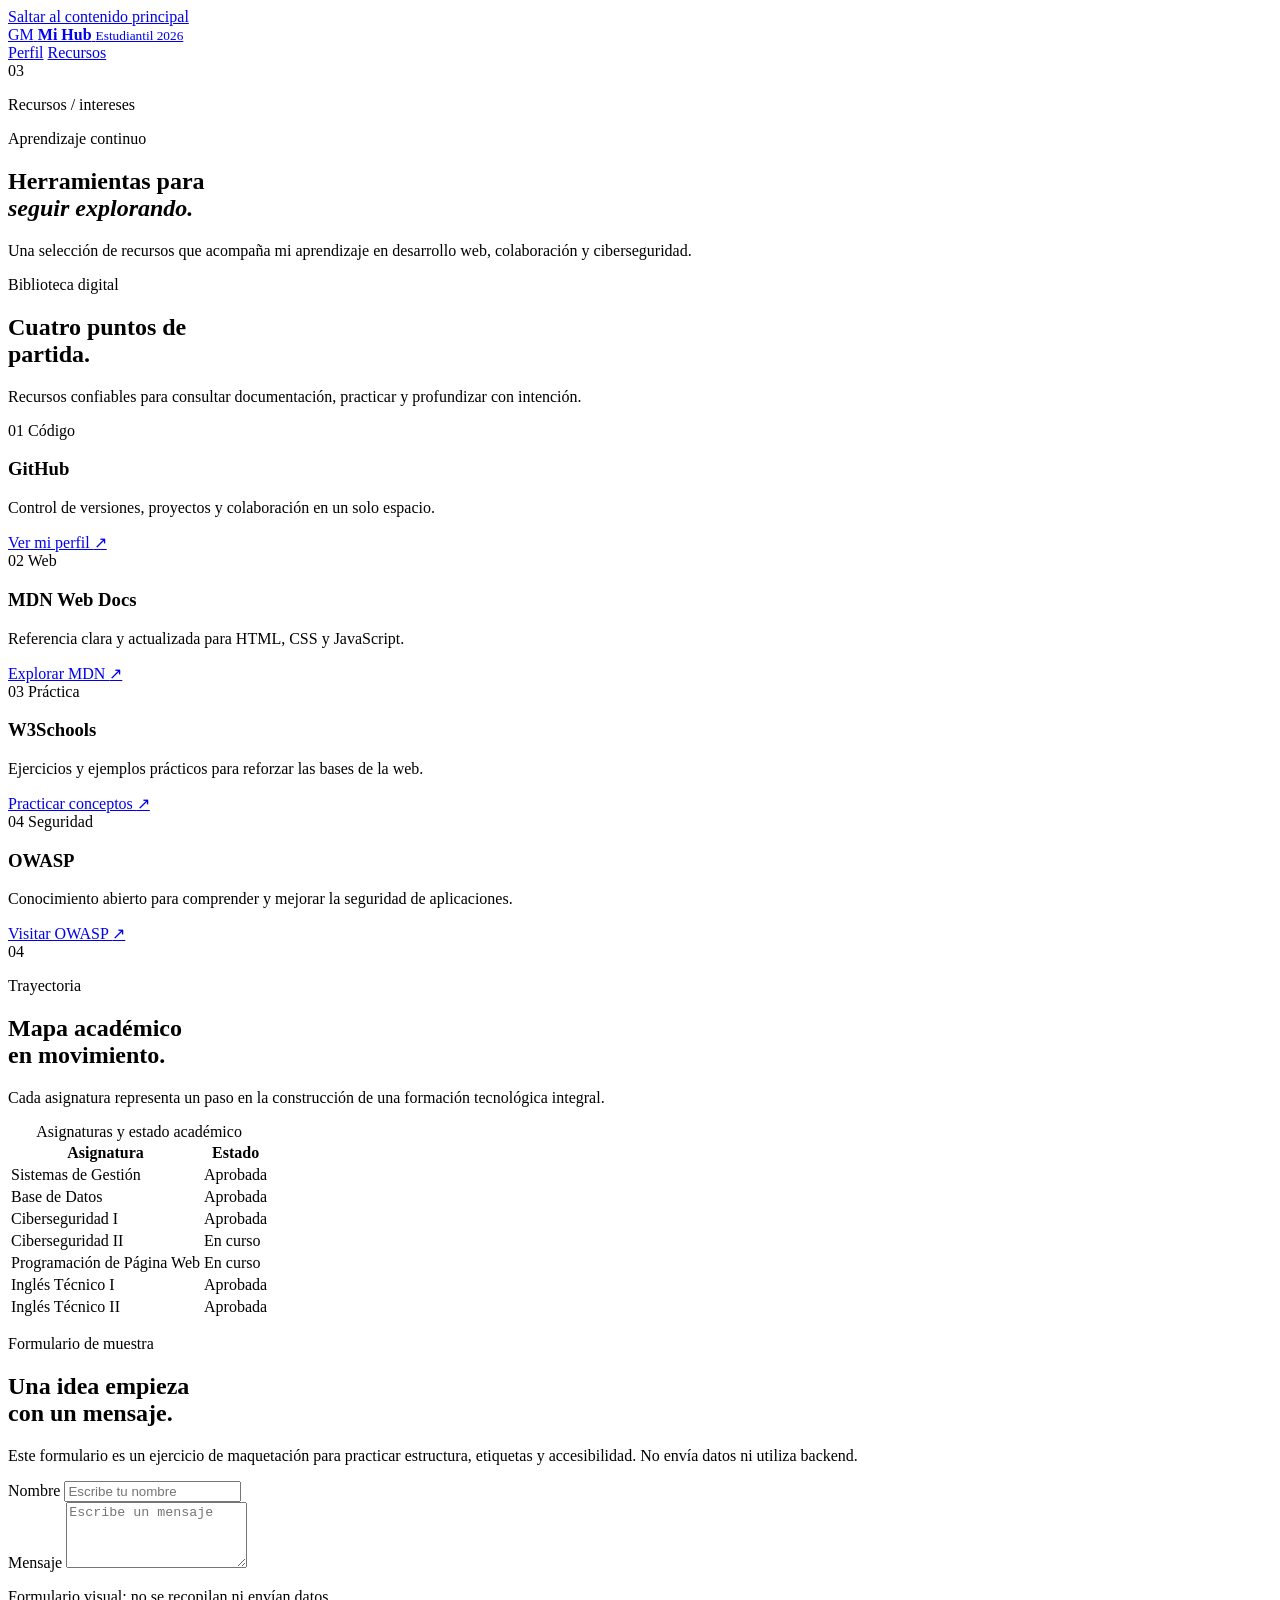
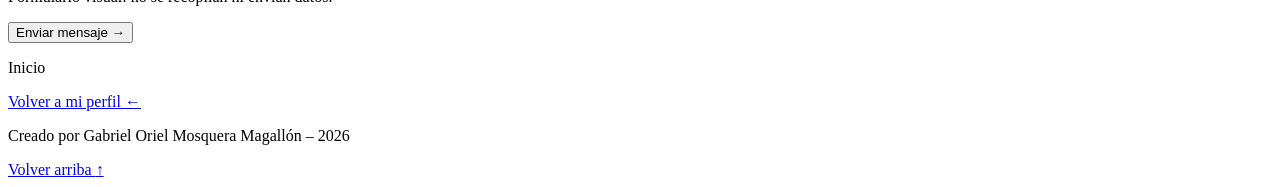
==== recursos.html @ 4adb517e "feat: incorporar recursos y trayectoria académica" ====
<!doctype html>
<html lang="es">
  <head>
    <meta charset="UTF-8" />
    <meta name="viewport" content="width=device-width, initial-scale=1.0" />
    <meta
      name="description"
      content="Recursos de desarrollo web y ciberseguridad, además de las asignaturas cursadas por Gabriel Oriel Mosquera Magallón."
    />
    <meta
      name="keywords"
      content="recursos web, MDN, OWASP, GitHub, ciberseguridad, Desarrollo Web"
    />
    <meta name="author" content="Gabriel Oriel Mosquera Magallón" />
    <meta property="og:type" content="website" />
    <meta property="og:title" content="Recursos | Mi Hub Estudiantil 2026" />
    <meta
      property="og:description"
      content="Recursos útiles y una bitácora académica para seguir aprendiendo tecnología."
    />
    <meta name="twitter:card" content="summary" />
    <title>Recursos | Mi Hub Estudiantil 2026</title>
    <link rel="stylesheet" href="css/estilos.css" />
  </head>
  <body>
    <a class="skip-link" href="#contenido">Saltar al contenido principal</a>

    <header class="site-header">
      <div class="shell header__inner">
        <a class="brand" href="index.html" aria-label="Ir al inicio de Mi Hub Estudiantil 2026">
          <span class="brand__mark" aria-hidden="true">GM</span>
          <span class="brand__text">
            <strong>Mi Hub</strong>
            <small>Estudiantil 2026</small>
          </span>
        </a>

        <nav class="main-nav" aria-label="Navegación principal">
          <a class="main-nav__link" href="index.html">Perfil</a>
          <a class="main-nav__link is-active" href="recursos.html" aria-current="page">Recursos</a>
        </nav>
      </div>
    </header>

    <main id="contenido">
      <section class="page-intro shell" aria-labelledby="recursos-titulo">
        <div class="section-label">
          <span>03</span>
          <p>Recursos / intereses</p>
        </div>
        <p class="eyebrow"><span class="eyebrow__dot" aria-hidden="true"></span> Aprendizaje continuo</p>
        <h1 id="recursos-titulo">Herramientas para<br /><em>seguir explorando.</em></h1>
        <p class="page-intro__text">
          Una selección de recursos que acompaña mi aprendizaje en desarrollo web, colaboración y ciberseguridad.
        </p>
      </section>

      <section class="resource-section shell section-space" aria-labelledby="enlaces-titulo">
        <div class="section-heading section-heading--split">
          <div>
            <p class="overline">Biblioteca digital</p>
            <h2 id="enlaces-titulo">Cuatro puntos de<br />partida.</h2>
          </div>
          <p class="section-heading__note">
            Recursos confiables para consultar documentación, practicar y profundizar con intención.
          </p>
        </div>

        <div class="resource-grid">
          <article class="resource-card resource-card--featured">
            <div class="resource-card__top">
              <span class="resource-card__index">01</span>
              <span class="resource-card__tag">Código</span>
            </div>
            <h3>GitHub</h3>
            <p>Control de versiones, proyectos y colaboración en un solo espacio.</p>
            <a href="https://github.com/Gabrielmosquera16" target="_blank" rel="noopener noreferrer">
              Ver mi perfil <span aria-hidden="true">↗</span>
            </a>
          </article>

          <article class="resource-card">
            <div class="resource-card__top">
              <span class="resource-card__index">02</span>
              <span class="resource-card__tag">Web</span>
            </div>
            <h3>MDN Web Docs</h3>
            <p>Referencia clara y actualizada para HTML, CSS y JavaScript.</p>
            <a href="https://developer.mozilla.org/es/" target="_blank" rel="noopener noreferrer">
              Explorar MDN <span aria-hidden="true">↗</span>
            </a>
          </article>

          <article class="resource-card">
            <div class="resource-card__top">
              <span class="resource-card__index">03</span>
              <span class="resource-card__tag">Práctica</span>
            </div>
            <h3>W3Schools</h3>
            <p>Ejercicios y ejemplos prácticos para reforzar las bases de la web.</p>
            <a href="https://www.w3schools.com/" target="_blank" rel="noopener noreferrer">
              Practicar conceptos <span aria-hidden="true">↗</span>
            </a>
          </article>

          <article class="resource-card">
            <div class="resource-card__top">
              <span class="resource-card__index">04</span>
              <span class="resource-card__tag">Seguridad</span>
            </div>
            <h3>OWASP</h3>
            <p>Conocimiento abierto para comprender y mejorar la seguridad de aplicaciones.</p>
            <a href="https://owasp.org/" target="_blank" rel="noopener noreferrer">
              Visitar OWASP <span aria-hidden="true">↗</span>
            </a>
          </article>
        </div>
      </section>

      <section class="academic-section section-space" aria-labelledby="asignaturas-titulo">
        <div class="shell">
          <div class="section-heading section-heading--split">
            <div>
              <div class="section-label">
                <span>04</span>
                <p>Trayectoria</p>
              </div>
              <h2 id="asignaturas-titulo">Mapa académico<br />en movimiento.</h2>
            </div>
            <p class="section-heading__note">
              Cada asignatura representa un paso en la construcción de una formación tecnológica integral.
            </p>
          </div>

          <div class="table-wrap" tabindex="0">
            <table>
              <caption>Asignaturas y estado académico</caption>
              <thead>
                <tr>
                  <th scope="col">Asignatura</th>
                  <th scope="col">Estado</th>
                </tr>
              </thead>
              <tbody>
                <tr>
                  <td>Sistemas de Gestión</td>
                  <td><span class="status-pill status-pill--complete">Aprobada</span></td>
                </tr>
                <tr>
                  <td>Base de Datos</td>
                  <td><span class="status-pill status-pill--complete">Aprobada</span></td>
                </tr>
                <tr>
                  <td>Ciberseguridad I</td>
                  <td><span class="status-pill status-pill--complete">Aprobada</span></td>
                </tr>
                <tr>
                  <td>Ciberseguridad II</td>
                  <td><span class="status-pill status-pill--current">En curso</span></td>
                </tr>
                <tr>
                  <td>Programación de Página Web</td>
                  <td><span class="status-pill status-pill--current">En curso</span></td>
                </tr>
                <tr>
                  <td>Inglés Técnico I</td>
                  <td><span class="status-pill status-pill--complete">Aprobada</span></td>
                </tr>
                <tr>
                  <td>Inglés Técnico II</td>
                  <td><span class="status-pill status-pill--complete">Aprobada</span></td>
                </tr>
              </tbody>
            </table>
          </div>
        </div>
      </section>

      <section class="contact-section shell section-space" aria-labelledby="formulario-titulo">
        <div class="contact-layout">
          <div class="contact-copy">
            <p class="overline">Formulario de muestra</p>
            <h2 id="formulario-titulo">Una idea empieza<br />con un mensaje.</h2>
            <p>
              Este formulario es un ejercicio de maquetación para practicar estructura, etiquetas y accesibilidad. No envía datos ni utiliza backend.
            </p>
          </div>

          <form class="contact-form" aria-describedby="formulario-ayuda">
            <div class="form-field">
              <label for="nombre">Nombre</label>
              <input id="nombre" name="nombre" type="text" placeholder="Escribe tu nombre" autocomplete="name" />
            </div>
            <div class="form-field">
              <label for="mensaje">Mensaje</label>
              <textarea id="mensaje" name="mensaje" rows="4" placeholder="Escribe un mensaje"></textarea>
            </div>
            <p id="formulario-ayuda" class="form-help">Formulario visual: no se recopilan ni envían datos.</p>
            <button type="button">Enviar mensaje <span aria-hidden="true">→</span></button>
          </form>
        </div>
      </section>

      <section class="next-section shell" aria-label="Regresar al perfil">
        <p class="overline">Inicio</p>
        <a class="next-link" href="index.html">
          <span>Volver a mi perfil</span>
          <span class="next-link__arrow" aria-hidden="true">←</span>
        </a>
      </section>
    </main>

    <footer class="site-footer">
      <div class="shell site-footer__inner">
        <p>Creado por Gabriel Oriel Mosquera Magallón – 2026</p>
        <a href="#contenido">Volver arriba <span aria-hidden="true">↑</span></a>
      </div>
    </footer>
  </body>
</html>
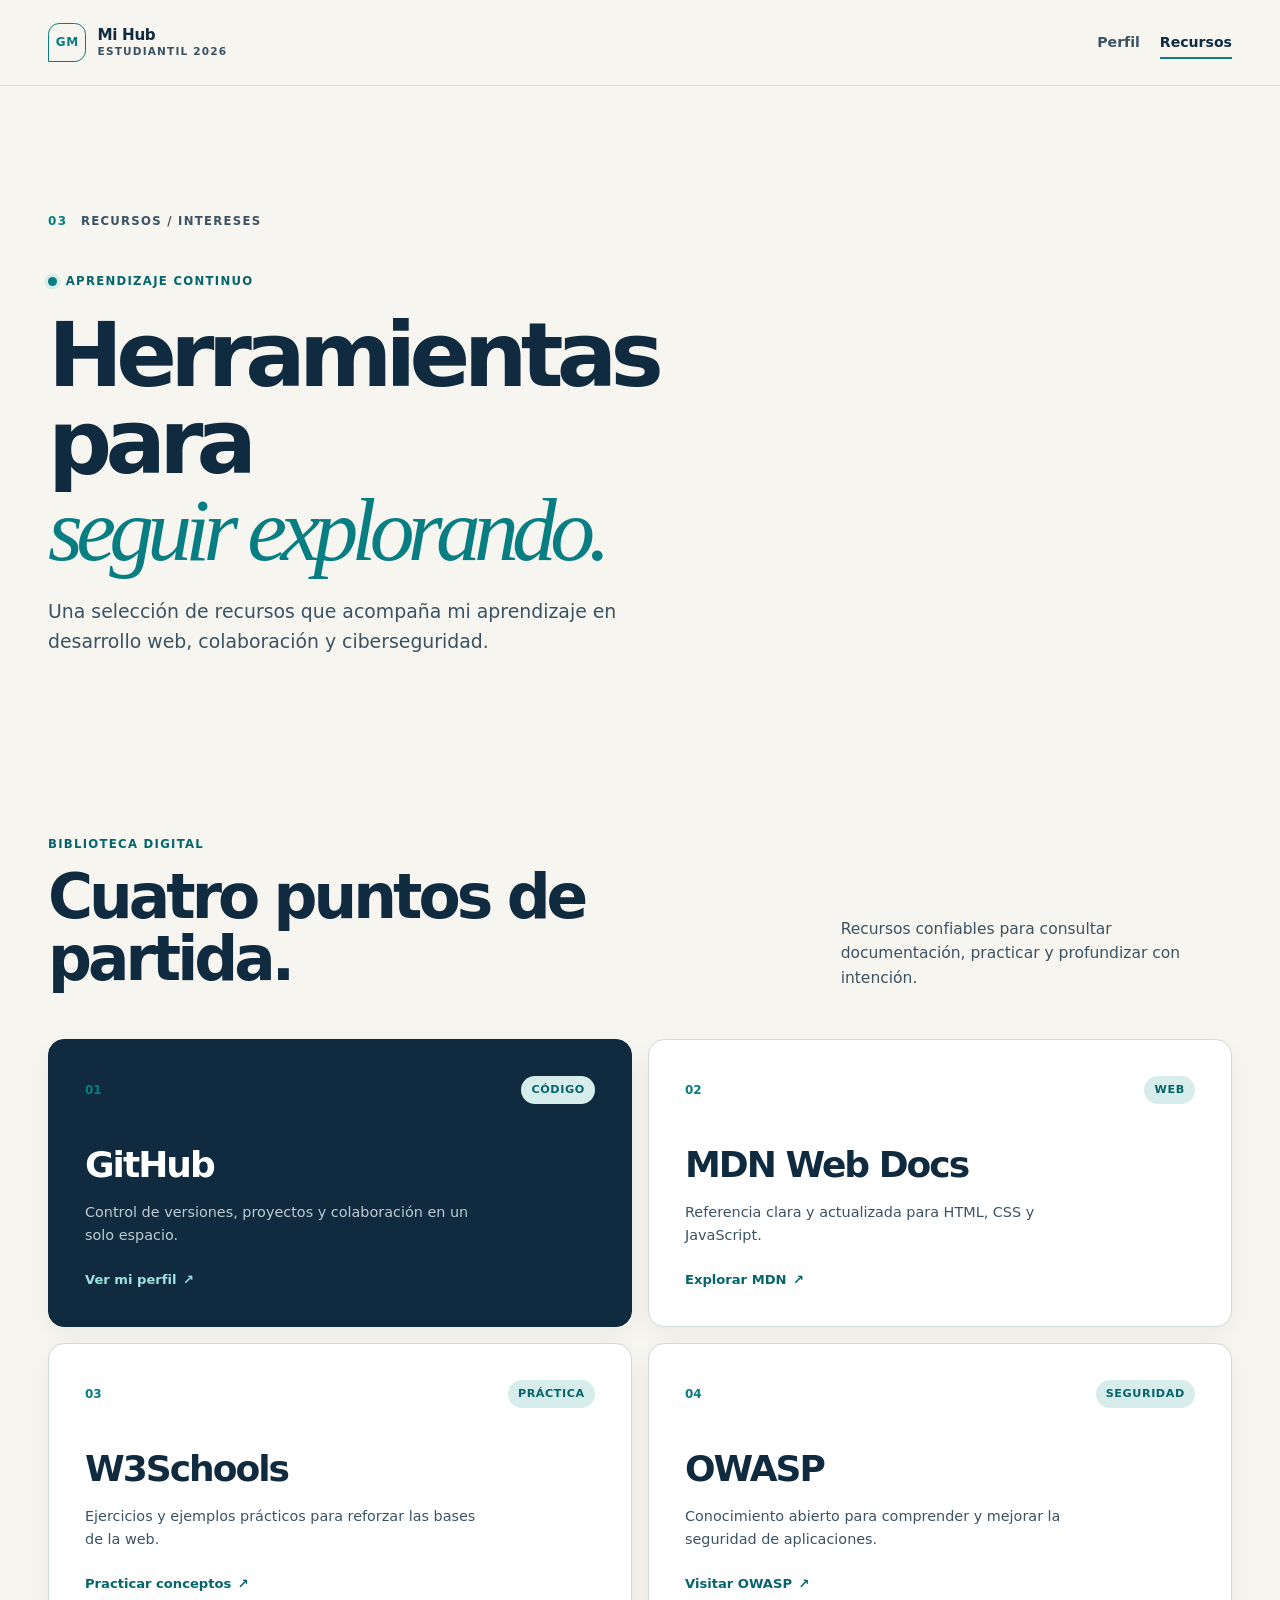
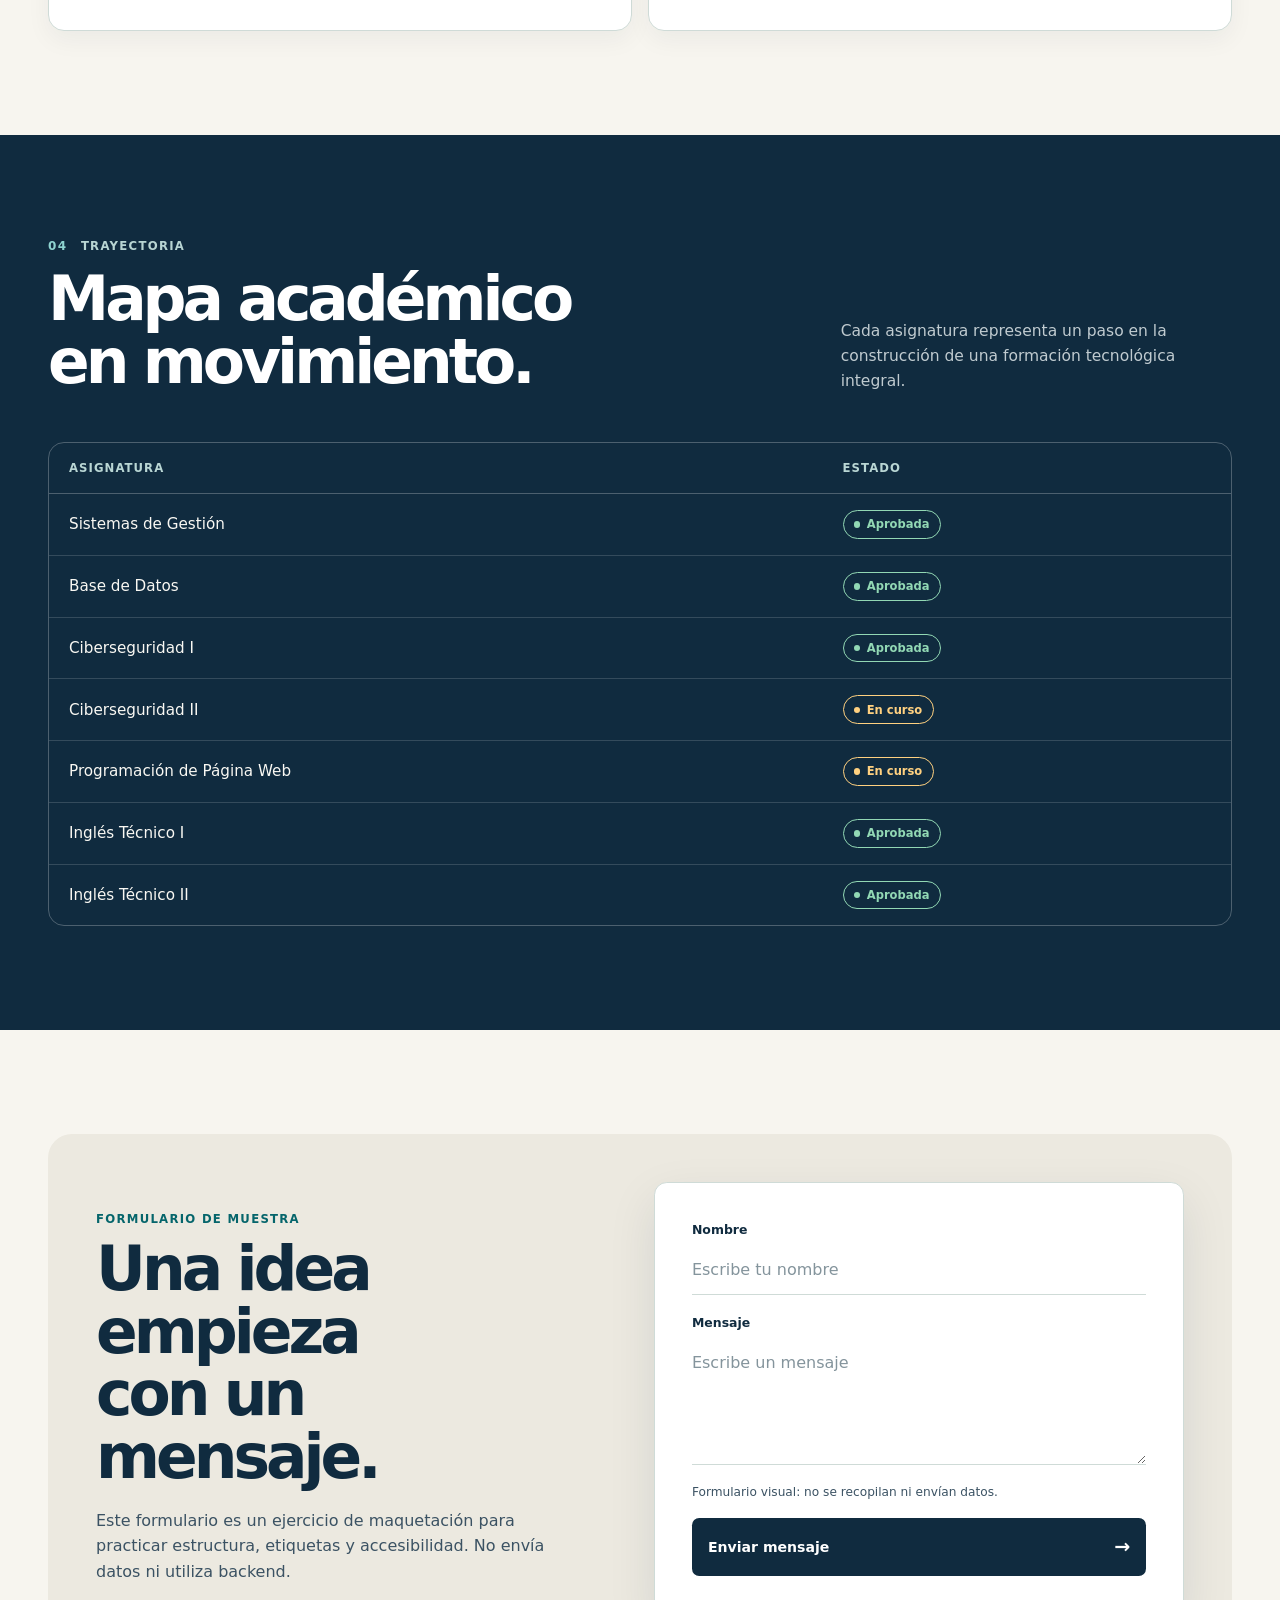
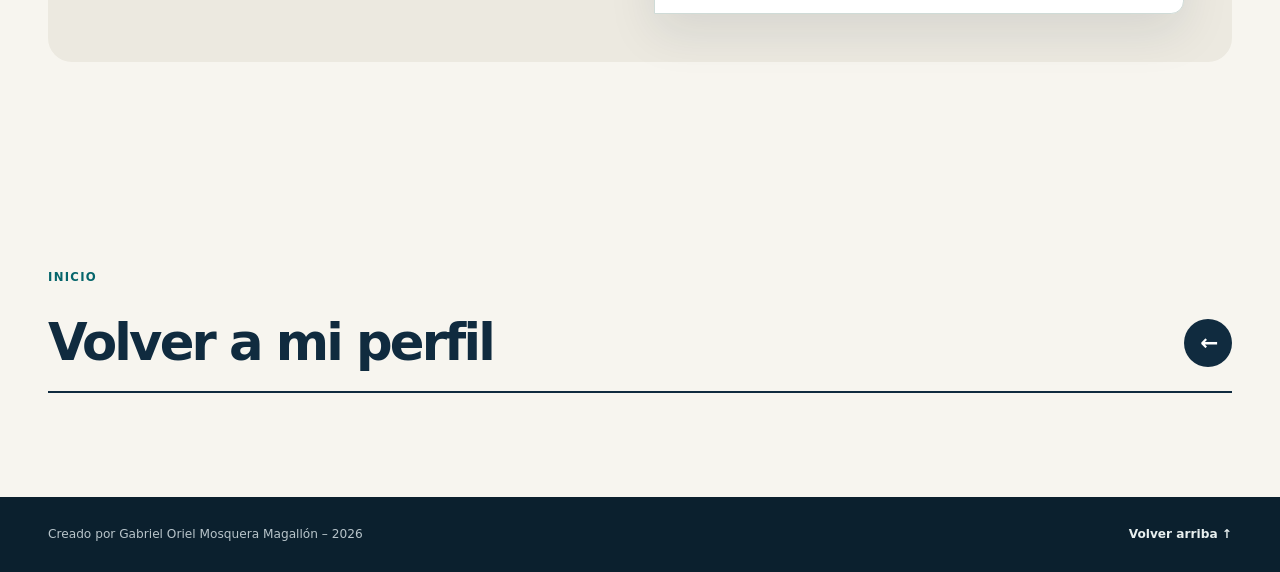
==== commit 9b6c94ae: "chore: añadir enlaces y metadatos de publicación" ====
--- a/recursos.html
+++ b/recursos.html
@@ -18,8 +18,15 @@
       property="og:description"
       content="Recursos útiles y una bitácora académica para seguir aprendiendo tecnología."
     />
+    <meta property="og:url" content="https://mihub26-8mj5hxge.manus.space/recursos.html" />
+    <meta property="og:site_name" content="Mi Hub Estudiantil 2026" />
+    <meta property="og:image" content="https://files.manuscdn.com/user_upload_by_module/session_file/310519663817850390/nbEqstLyQwXqJQzL.png" />
     <meta name="twitter:card" content="summary" />
+    <meta name="twitter:title" content="Recursos | Mi Hub Estudiantil 2026" />
+    <meta name="twitter:description" content="Recursos útiles y una bitácora académica para seguir aprendiendo tecnología." />
+    <meta name="twitter:image" content="https://files.manuscdn.com/user_upload_by_module/session_file/310519663817850390/nbEqstLyQwXqJQzL.png" />
     <title>Recursos | Mi Hub Estudiantil 2026</title>
+    <link rel="canonical" href="https://mihub26-8mj5hxge.manus.space/recursos.html" />
     <link rel="stylesheet" href="css/estilos.css" />
   </head>
   <body>
--- a/css/estilos.css
+++ b/css/estilos.css
@@ -0,0 +1,1013 @@
+:root {
+  --ink: #102b3f;
+  --ink-soft: #3b5263;
+  --paper: #f7f5ef;
+  --paper-deep: #ece9e0;
+  --panel: #ffffff;
+  --teal: #087e83;
+  --teal-dark: #05656b;
+  --teal-pale: #d7edeb;
+  --gold: #c88938;
+  --line: #cfdbd7;
+  --success: #347b5a;
+  --current: #a4661a;
+  --shadow: 0 18px 48px rgb(16 43 63 / 10%);
+  --shadow-lift: 0 24px 60px rgb(16 43 63 / 17%);
+  --radius-lg: 1.5rem;
+  --radius-md: 1rem;
+  --shell: 74rem;
+  --space-1: 0.5rem;
+  --space-2: 0.875rem;
+  --space-3: 1.25rem;
+  --space-4: 1.75rem;
+  --space-5: 2.5rem;
+  --space-6: 4rem;
+  --space-7: 6.5rem;
+  --font-sans: system-ui, -apple-system, BlinkMacSystemFont, "Segoe UI", sans-serif;
+}
+
+* {
+  box-sizing: border-box;
+}
+
+html {
+  scroll-behavior: smooth;
+}
+
+body {
+  min-width: 20rem;
+  margin: 0;
+  overflow-x: hidden;
+  color: var(--ink);
+  background: var(--paper);
+  font-family: var(--font-sans);
+  font-size: 1rem;
+  line-height: 1.6;
+}
+
+img {
+  display: block;
+  max-width: 100%;
+}
+
+a {
+  color: inherit;
+  text-decoration-thickness: 0.1em;
+  text-underline-offset: 0.18em;
+}
+
+button,
+input,
+textarea {
+  font: inherit;
+}
+
+button {
+  cursor: pointer;
+}
+
+:focus-visible {
+  outline: 3px solid var(--gold);
+  outline-offset: 4px;
+}
+
+.shell {
+  width: min(calc(100% - 3rem), var(--shell));
+  margin-inline: auto;
+}
+
+.u-center {
+  margin-inline: auto;
+  text-align: center;
+}
+
+.skip-link {
+  position: fixed;
+  z-index: 20;
+  top: 0.75rem;
+  left: 50%;
+  padding: 0.7rem 1rem;
+  color: #fff;
+  background: var(--ink);
+  border-radius: 0.5rem;
+  transform: translate(-50%, -200%);
+  transition: transform 180ms ease;
+}
+
+.skip-link:focus {
+  transform: translate(-50%, 0);
+}
+
+.site-header {
+  position: sticky;
+  z-index: 10;
+  top: 0;
+  border-bottom: 1px solid rgb(207 219 215 / 75%);
+  background: rgb(247 245 239 / 90%);
+  backdrop-filter: blur(14px);
+}
+
+.header__inner,
+.site-footer__inner {
+  display: flex;
+  align-items: center;
+  justify-content: space-between;
+  gap: var(--space-4);
+}
+
+.header__inner {
+  min-height: 5.3rem;
+}
+
+.brand {
+  display: inline-flex;
+  align-items: center;
+  gap: 0.7rem;
+  color: var(--ink);
+  text-decoration: none;
+}
+
+.brand:hover .brand__mark {
+  color: #fff;
+  background: var(--teal);
+  transform: rotate(-6deg);
+}
+
+.brand__mark {
+  display: grid;
+  width: 2.4rem;
+  aspect-ratio: 1;
+  place-items: center;
+  color: var(--teal);
+  border: 1px solid currentcolor;
+  border-radius: 0.7rem 0.7rem 0.7rem 0;
+  font-size: 0.75rem;
+  font-weight: 800;
+  letter-spacing: 0.04em;
+  transition: transform 180ms ease, color 180ms ease, background 180ms ease;
+}
+
+.brand__text {
+  display: grid;
+  line-height: 1.1;
+}
+
+.brand__text strong {
+  font-size: 0.95rem;
+  letter-spacing: -0.025em;
+}
+
+.brand__text small {
+  margin-top: 0.18rem;
+  color: var(--ink-soft);
+  font-size: 0.66rem;
+  font-weight: 700;
+  letter-spacing: 0.11em;
+  text-transform: uppercase;
+}
+
+.main-nav {
+  display: flex;
+  align-items: center;
+  gap: 1.25rem;
+}
+
+.main-nav__link {
+  position: relative;
+  padding-block: 0.5rem;
+  color: var(--ink-soft);
+  font-size: 0.88rem;
+  font-weight: 700;
+  text-decoration: none;
+  transition: color 180ms ease;
+}
+
+.main-nav__link::after {
+  position: absolute;
+  right: 0;
+  bottom: 0.18rem;
+  left: 0;
+  height: 2px;
+  background: var(--teal);
+  content: "";
+  transform: scaleX(0);
+  transform-origin: right;
+  transition: transform 180ms ease;
+}
+
+.main-nav__link:hover,
+.main-nav__link.is-active {
+  color: var(--ink);
+}
+
+.main-nav__link:hover::after,
+.main-nav__link.is-active::after {
+  transform: scaleX(1);
+  transform-origin: left;
+}
+
+.hero {
+  position: relative;
+  display: grid;
+  grid-template-columns: minmax(0, 1fr) minmax(9rem, 0.3fr);
+  gap: var(--space-5);
+  min-height: 31rem;
+  padding-block: clamp(4.5rem, 11vw, 9rem) clamp(4rem, 8vw, 7rem);
+}
+
+.hero__content {
+  max-width: 48rem;
+}
+
+.eyebrow,
+.overline,
+.section-label {
+  display: flex;
+  align-items: center;
+  gap: 0.55rem;
+  margin: 0;
+  color: var(--teal-dark);
+  font-size: 0.73rem;
+  font-weight: 800;
+  letter-spacing: 0.11em;
+  line-height: 1.3;
+  text-transform: uppercase;
+}
+
+.eyebrow__dot,
+.status-dot {
+  display: inline-block;
+  width: 0.56rem;
+  height: 0.56rem;
+  background: var(--teal);
+  border-radius: 50%;
+  box-shadow: 0 0 0 0.22rem var(--teal-pale);
+}
+
+.hero h1,
+.page-intro h1 {
+  max-width: 11ch;
+  margin: 1.4rem 0 1.4rem;
+  font-size: clamp(3rem, 7vw, 6.4rem);
+  font-weight: 760;
+  letter-spacing: -0.075em;
+  line-height: 0.97;
+}
+
+h1 em {
+  color: var(--teal);
+  font-family: Georgia, "Times New Roman", serif;
+  font-weight: 400;
+}
+
+.hero__intro,
+.page-intro__text {
+  max-width: 36rem;
+  margin: 0;
+  color: var(--ink-soft);
+  font-size: clamp(1rem, 1.7vw, 1.18rem);
+}
+
+.text-link {
+  display: inline-flex;
+  gap: 0.5rem;
+  margin-top: 2rem;
+  color: var(--teal-dark);
+  font-size: 0.88rem;
+  font-weight: 800;
+  text-decoration: none;
+}
+
+.text-link span {
+  transition: transform 180ms ease;
+}
+
+.text-link:hover span {
+  transform: translateY(0.25rem);
+}
+
+.hero__rule {
+  display: flex;
+  align-items: end;
+  justify-content: end;
+  gap: 0.55rem;
+  padding-bottom: 2.5rem;
+}
+
+.hero__rule span {
+  width: 2px;
+  height: 100%;
+  min-height: 12rem;
+  background: var(--line);
+}
+
+.hero__rule i {
+  width: 0.52rem;
+  height: 0.52rem;
+  border: 2px solid var(--teal);
+  border-radius: 50%;
+}
+
+.hero__rule i:last-child {
+  background: var(--teal);
+}
+
+.section-space {
+  margin-top: var(--space-7);
+}
+
+.section-label {
+  width: fit-content;
+  gap: 0.85rem;
+  color: var(--ink-soft);
+}
+
+.section-label span {
+  color: var(--teal);
+  font-size: 0.75rem;
+}
+
+.section-label p {
+  margin: 0;
+}
+
+.profile-layout {
+  display: grid;
+  grid-template-columns: minmax(16rem, 0.72fr) minmax(0, 1fr);
+  gap: clamp(2rem, 8vw, 8rem);
+  align-items: center;
+  margin-top: 1.5rem;
+}
+
+.portrait-card {
+  position: relative;
+  max-width: 25rem;
+  margin: 0;
+}
+
+.portrait-card::before {
+  position: absolute;
+  z-index: -1;
+  top: -1.25rem;
+  right: -1.25rem;
+  width: 70%;
+  aspect-ratio: 1;
+  border: 1px solid var(--teal);
+  border-radius: 50%;
+  content: "";
+}
+
+.portrait-card__image-wrap {
+  padding: 0.7rem;
+  overflow: hidden;
+  background: var(--panel);
+  border-radius: 1.4rem 1.4rem 1.4rem 0;
+  box-shadow: var(--shadow);
+}
+
+.portrait-card img {
+  width: 100%;
+  aspect-ratio: 1;
+  object-fit: cover;
+  border-radius: 1rem 1rem 1rem 0;
+}
+
+.portrait-card figcaption {
+  display: flex;
+  align-items: center;
+  gap: 0.65rem;
+  margin-top: 1rem;
+  color: var(--ink-soft);
+  font-size: 0.78rem;
+  font-weight: 650;
+}
+
+.portrait-card .status-dot {
+  width: 0.38rem;
+  height: 0.38rem;
+  box-shadow: none;
+}
+
+.overline {
+  margin-bottom: 0.65rem;
+}
+
+.profile-copy h2,
+.section-heading h2,
+.contact-copy h2 {
+  margin: 0;
+  font-size: clamp(2.1rem, 4.8vw, 4.15rem);
+  font-weight: 730;
+  letter-spacing: -0.065em;
+  line-height: 1.02;
+}
+
+.profile-copy__bio {
+  max-width: 37rem;
+  margin: 1.5rem 0;
+  color: var(--ink-soft);
+  font-size: 1.02rem;
+}
+
+.profile-copy__focus {
+  display: flex;
+  flex-wrap: wrap;
+  gap: 0.55rem;
+}
+
+.profile-copy__focus span,
+.resource-card__tag {
+  padding: 0.32rem 0.64rem;
+  color: var(--teal-dark);
+  background: var(--teal-pale);
+  border-radius: 99rem;
+  font-size: 0.7rem;
+  font-weight: 800;
+  letter-spacing: 0.05em;
+  text-transform: uppercase;
+}
+
+.interests-section,
+.academic-section {
+  padding-block: var(--space-7);
+  background: var(--ink);
+  color: #f9f8f3;
+}
+
+.section-heading--split {
+  display: grid;
+  grid-template-columns: minmax(0, 1fr) minmax(15rem, 0.52fr);
+  gap: var(--space-5);
+  align-items: end;
+}
+
+.section-heading--split .section-label,
+.interests-section .overline {
+  color: #b8d5d3;
+}
+
+.section-heading--split .section-label span {
+  color: #8ed3d0;
+}
+
+.section-heading h2 {
+  margin-top: 0.85rem;
+}
+
+.section-heading__note {
+  max-width: 30rem;
+  margin: 0;
+  color: #c0cbd0;
+  font-size: 0.97rem;
+}
+
+.interest-list {
+  display: grid;
+  margin: 3.5rem 0 0;
+  padding: 0;
+  border-top: 1px solid rgb(255 255 255 / 25%);
+  list-style: none;
+}
+
+.interest-list li {
+  display: grid;
+  grid-template-columns: 3.5rem minmax(0, 1fr) auto;
+  gap: var(--space-3);
+  align-items: center;
+  padding: 1.5rem 0;
+  border-bottom: 1px solid rgb(255 255 255 / 25%);
+  transition: padding 200ms ease, color 200ms ease;
+}
+
+.interest-list li:hover {
+  padding-inline: 0.7rem;
+  color: #9ee0dc;
+}
+
+.interest-list__number {
+  color: #8ed3d0;
+  font-size: 0.75rem;
+  font-weight: 800;
+}
+
+.interest-list h3 {
+  margin: 0;
+  font-size: clamp(1.55rem, 3.2vw, 2.6rem);
+  font-weight: 650;
+  letter-spacing: -0.045em;
+  line-height: 1.06;
+}
+
+.interest-list p {
+  margin: 0.35rem 0 0;
+  color: #c0cbd0;
+  font-size: 0.86rem;
+}
+
+.interest-list__symbol {
+  font-size: 1.6rem;
+  transition: transform 200ms ease;
+}
+
+.interest-list li:hover .interest-list__symbol {
+  transform: translate(0.3rem, -0.3rem);
+}
+
+.goal-card {
+  overflow: hidden;
+  color: #fff;
+  background: var(--teal);
+  border: 1px solid var(--teal-dark);
+  border-radius: var(--radius-lg);
+  box-shadow: 0 18px 45px rgb(8 126 131 / 25%);
+}
+
+.goal-card__topline,
+.goal-card__footer {
+  display: flex;
+  align-items: center;
+  justify-content: space-between;
+  gap: var(--space-3);
+  padding: 1.15rem clamp(1.25rem, 4vw, 3rem);
+  color: #cdebe9;
+  border-bottom: 1px solid rgb(255 255 255 / 25%);
+  font-size: 0.72rem;
+  font-weight: 800;
+  letter-spacing: 0.09em;
+  text-transform: uppercase;
+}
+
+.goal-card__topline p {
+  flex: 1;
+  margin: 0;
+}
+
+.goal-card__icon {
+  color: #fff2ca;
+  font-size: 1.05rem;
+}
+
+.goal-card__content {
+  display: grid;
+  grid-template-columns: minmax(0, 1fr) minmax(14rem, 0.5fr);
+  gap: var(--space-5);
+  align-items: end;
+  padding: clamp(2rem, 6vw, 5rem) clamp(1.25rem, 4vw, 3rem);
+}
+
+.goal-card__content h2 {
+  margin: 0;
+  font-size: clamp(2rem, 4.8vw, 4rem);
+  font-weight: 680;
+  letter-spacing: -0.06em;
+  line-height: 1.03;
+}
+
+.goal-card__content p {
+  max-width: 27rem;
+  margin: 0;
+  color: #d9f0ee;
+  font-size: 1rem;
+}
+
+.goal-card__footer {
+  border-top: 1px solid rgb(255 255 255 / 25%);
+  border-bottom: 0;
+}
+
+.goal-card__line {
+  flex: 1;
+  height: 1px;
+  background: rgb(255 255 255 / 35%);
+}
+
+.next-section {
+  padding-block: var(--space-7);
+}
+
+.next-link {
+  display: flex;
+  align-items: center;
+  justify-content: space-between;
+  gap: var(--space-4);
+  padding-block: 1.25rem;
+  border-bottom: 2px solid var(--ink);
+  font-size: clamp(1.75rem, 4vw, 3.6rem);
+  font-weight: 700;
+  letter-spacing: -0.055em;
+  line-height: 1.08;
+  text-decoration: none;
+}
+
+.next-link__arrow {
+  display: grid;
+  width: 3rem;
+  aspect-ratio: 1;
+  place-items: center;
+  color: #fff;
+  background: var(--ink);
+  border-radius: 50%;
+  font-size: 1.35rem;
+  transition: color 180ms ease, background 180ms ease, transform 180ms ease;
+}
+
+.next-link:hover .next-link__arrow {
+  color: #fff;
+  background: var(--teal);
+  transform: translateX(0.35rem);
+}
+
+.site-footer {
+  padding-block: 1.75rem;
+  color: #b8c4ca;
+  background: #0b202e;
+  font-size: 0.76rem;
+}
+
+.site-footer p {
+  margin: 0;
+}
+
+.site-footer a {
+  color: #e8efef;
+  font-weight: 700;
+  text-decoration: none;
+}
+
+.site-footer a:hover {
+  color: #8ed3d0;
+}
+
+.page-intro {
+  padding-block: clamp(4.5rem, 10vw, 8rem) clamp(3rem, 6vw, 5rem);
+}
+
+.page-intro .section-label {
+  margin-bottom: 2.8rem;
+}
+
+.page-intro h1 {
+  max-width: 13ch;
+}
+
+.resource-section .section-heading,
+.contact-section .section-heading {
+  color: var(--ink);
+}
+
+.resource-section .section-heading__note,
+.contact-section .section-heading__note {
+  color: var(--ink-soft);
+}
+
+.resource-grid {
+  display: grid;
+  grid-template-columns: repeat(2, minmax(0, 1fr));
+  gap: 1rem;
+  margin-top: 3rem;
+}
+
+.resource-card {
+  display: flex;
+  min-height: 18rem;
+  flex-direction: column;
+  padding: clamp(1.35rem, 3vw, 2.25rem);
+  background: var(--panel);
+  border: 1px solid var(--line);
+  border-radius: var(--radius-md);
+  box-shadow: 0 9px 25px rgb(16 43 63 / 5%);
+  transition: border-color 200ms ease, box-shadow 200ms ease, transform 200ms ease;
+}
+
+.resource-card:hover {
+  border-color: var(--teal);
+  box-shadow: var(--shadow-lift);
+  transform: translateY(-0.35rem);
+}
+
+.resource-card--featured {
+  color: #fff;
+  background: var(--ink);
+  border-color: var(--ink);
+}
+
+.resource-card__top {
+  display: flex;
+  align-items: center;
+  justify-content: space-between;
+  gap: var(--space-2);
+}
+
+.resource-card__index {
+  color: var(--teal);
+  font-size: 0.75rem;
+  font-weight: 800;
+}
+
+.resource-card h3 {
+  margin: auto 0 0.45rem;
+  font-size: clamp(1.5rem, 3vw, 2.25rem);
+  font-weight: 720;
+  letter-spacing: -0.055em;
+}
+
+.resource-card p {
+  max-width: 25rem;
+  margin: 0;
+  color: var(--ink-soft);
+  font-size: 0.9rem;
+}
+
+.resource-card--featured p {
+  color: #c0cbd0;
+}
+
+.resource-card a {
+  display: inline-flex;
+  width: fit-content;
+  gap: 0.4rem;
+  margin-top: 1.4rem;
+  color: var(--teal-dark);
+  font-size: 0.82rem;
+  font-weight: 800;
+  text-decoration: none;
+}
+
+.resource-card--featured a {
+  color: #9ee0dc;
+}
+
+.resource-card a span {
+  transition: transform 180ms ease;
+}
+
+.resource-card a:hover span {
+  transform: translate(0.2rem, -0.2rem);
+}
+
+.academic-section {
+  margin-top: var(--space-7);
+}
+
+.academic-section .section-heading h2 {
+  color: #fff;
+}
+
+.table-wrap {
+  margin-top: 3rem;
+  overflow-x: auto;
+  border: 1px solid rgb(255 255 255 / 25%);
+  border-radius: var(--radius-md);
+}
+
+table {
+  width: 100%;
+  min-width: 34rem;
+  border-collapse: collapse;
+}
+
+caption {
+  position: absolute;
+  width: 1px;
+  height: 1px;
+  overflow: hidden;
+  clip: rect(0 0 0 0);
+  white-space: nowrap;
+}
+
+th,
+td {
+  padding: 1rem 1.25rem;
+  text-align: left;
+}
+
+th {
+  color: #b9d6d4;
+  border-bottom: 1px solid rgb(255 255 255 / 25%);
+  font-size: 0.73rem;
+  font-weight: 800;
+  letter-spacing: 0.09em;
+  text-transform: uppercase;
+}
+
+td {
+  border-bottom: 1px solid rgb(255 255 255 / 15%);
+  font-size: 0.95rem;
+}
+
+tbody tr:last-child td {
+  border-bottom: 0;
+}
+
+tbody tr {
+  transition: background 180ms ease;
+}
+
+tbody tr:hover {
+  background: rgb(255 255 255 / 7%);
+}
+
+.status-pill {
+  display: inline-flex;
+  align-items: center;
+  gap: 0.4rem;
+  padding: 0.26rem 0.65rem;
+  border: 1px solid currentcolor;
+  border-radius: 99rem;
+  font-size: 0.72rem;
+  font-weight: 800;
+}
+
+.status-pill::before {
+  width: 0.4rem;
+  height: 0.4rem;
+  background: currentcolor;
+  border-radius: 50%;
+  content: "";
+}
+
+.status-pill--complete {
+  color: #92d8b4;
+}
+
+.status-pill--current {
+  color: #ffd180;
+}
+
+.contact-section {
+  padding-bottom: var(--space-7);
+}
+
+.contact-layout {
+  display: grid;
+  grid-template-columns: minmax(0, 0.86fr) minmax(18rem, 1fr);
+  gap: clamp(2.5rem, 8vw, 7rem);
+  align-items: center;
+  padding: clamp(1.5rem, 4vw, 3rem);
+  background: var(--paper-deep);
+  border-radius: var(--radius-lg);
+}
+
+.contact-copy h2 {
+  margin-top: 0.7rem;
+}
+
+.contact-copy > p:last-child {
+  max-width: 32rem;
+  margin: 1.2rem 0 0;
+  color: var(--ink-soft);
+}
+
+.contact-form {
+  padding: clamp(1.3rem, 4vw, 2.3rem);
+  background: #fff;
+  border: 1px solid var(--line);
+  border-radius: 0.8rem 0.8rem 0.8rem 0;
+  box-shadow: var(--shadow);
+}
+
+.form-field {
+  display: grid;
+  gap: 0.35rem;
+  margin-bottom: 1.1rem;
+}
+
+.form-field label {
+  color: var(--ink);
+  font-size: 0.78rem;
+  font-weight: 800;
+}
+
+.form-field input,
+.form-field textarea {
+  width: 100%;
+  padding: 0.72rem 0;
+  color: var(--ink);
+  background: transparent;
+  border: 0;
+  border-bottom: 1px solid var(--line);
+  border-radius: 0;
+  outline: none;
+  resize: vertical;
+  transition: border-color 180ms ease;
+}
+
+.form-field input::placeholder,
+.form-field textarea::placeholder {
+  color: #84949c;
+}
+
+.form-field input:focus,
+.form-field textarea:focus {
+  border-color: var(--teal);
+}
+
+.form-help {
+  margin: 0 0 1rem;
+  color: var(--ink-soft);
+  font-size: 0.76rem;
+}
+
+.contact-form button {
+  display: inline-flex;
+  align-items: center;
+  justify-content: space-between;
+  width: 100%;
+  padding: 0.85rem 1rem;
+  color: #fff;
+  background: var(--ink);
+  border: 0;
+  border-radius: 0.45rem;
+  font-size: 0.88rem;
+  font-weight: 800;
+  transition: background 180ms ease, transform 180ms ease;
+}
+
+.contact-form button:hover {
+  background: var(--teal);
+  transform: translateY(-0.13rem);
+}
+
+.contact-form button span {
+  font-size: 1.2rem;
+}
+
+@media (max-width: 600px) {
+  .shell {
+    width: min(calc(100% - 2rem), var(--shell));
+  }
+
+  .header__inner,
+  .site-footer__inner {
+    gap: 0.75rem;
+  }
+
+  .header__inner {
+    min-height: 4.6rem;
+  }
+
+  .brand__text small {
+    display: none;
+  }
+
+  .main-nav {
+    gap: 0.85rem;
+  }
+
+  .hero {
+    grid-template-columns: 1fr;
+    min-height: 0;
+  }
+
+  .hero__rule {
+    display: none;
+  }
+
+  .section-space {
+    margin-top: 4.25rem;
+  }
+
+  .profile-layout,
+  .section-heading--split,
+  .goal-card__content,
+  .contact-layout {
+    grid-template-columns: 1fr;
+  }
+
+  .portrait-card {
+    max-width: 19rem;
+  }
+
+  .resource-grid {
+    grid-template-columns: 1fr;
+  }
+
+  .interests-section,
+  .academic-section {
+    padding-block: 4.25rem;
+  }
+
+  .interest-list li {
+    grid-template-columns: 2.5rem minmax(0, 1fr) auto;
+  }
+
+  .goal-card__footer {
+    font-size: 0.63rem;
+  }
+
+  .site-footer__inner {
+    align-items: flex-start;
+    flex-direction: column;
+  }
+}
+
+@media (prefers-reduced-motion: reduce) {
+  *,
+  *::before,
+  *::after {
+    scroll-behavior: auto !important;
+    transition-duration: 0.01ms !important;
+    animation-duration: 0.01ms !important;
+    animation-iteration-count: 1 !important;
+  }
+}
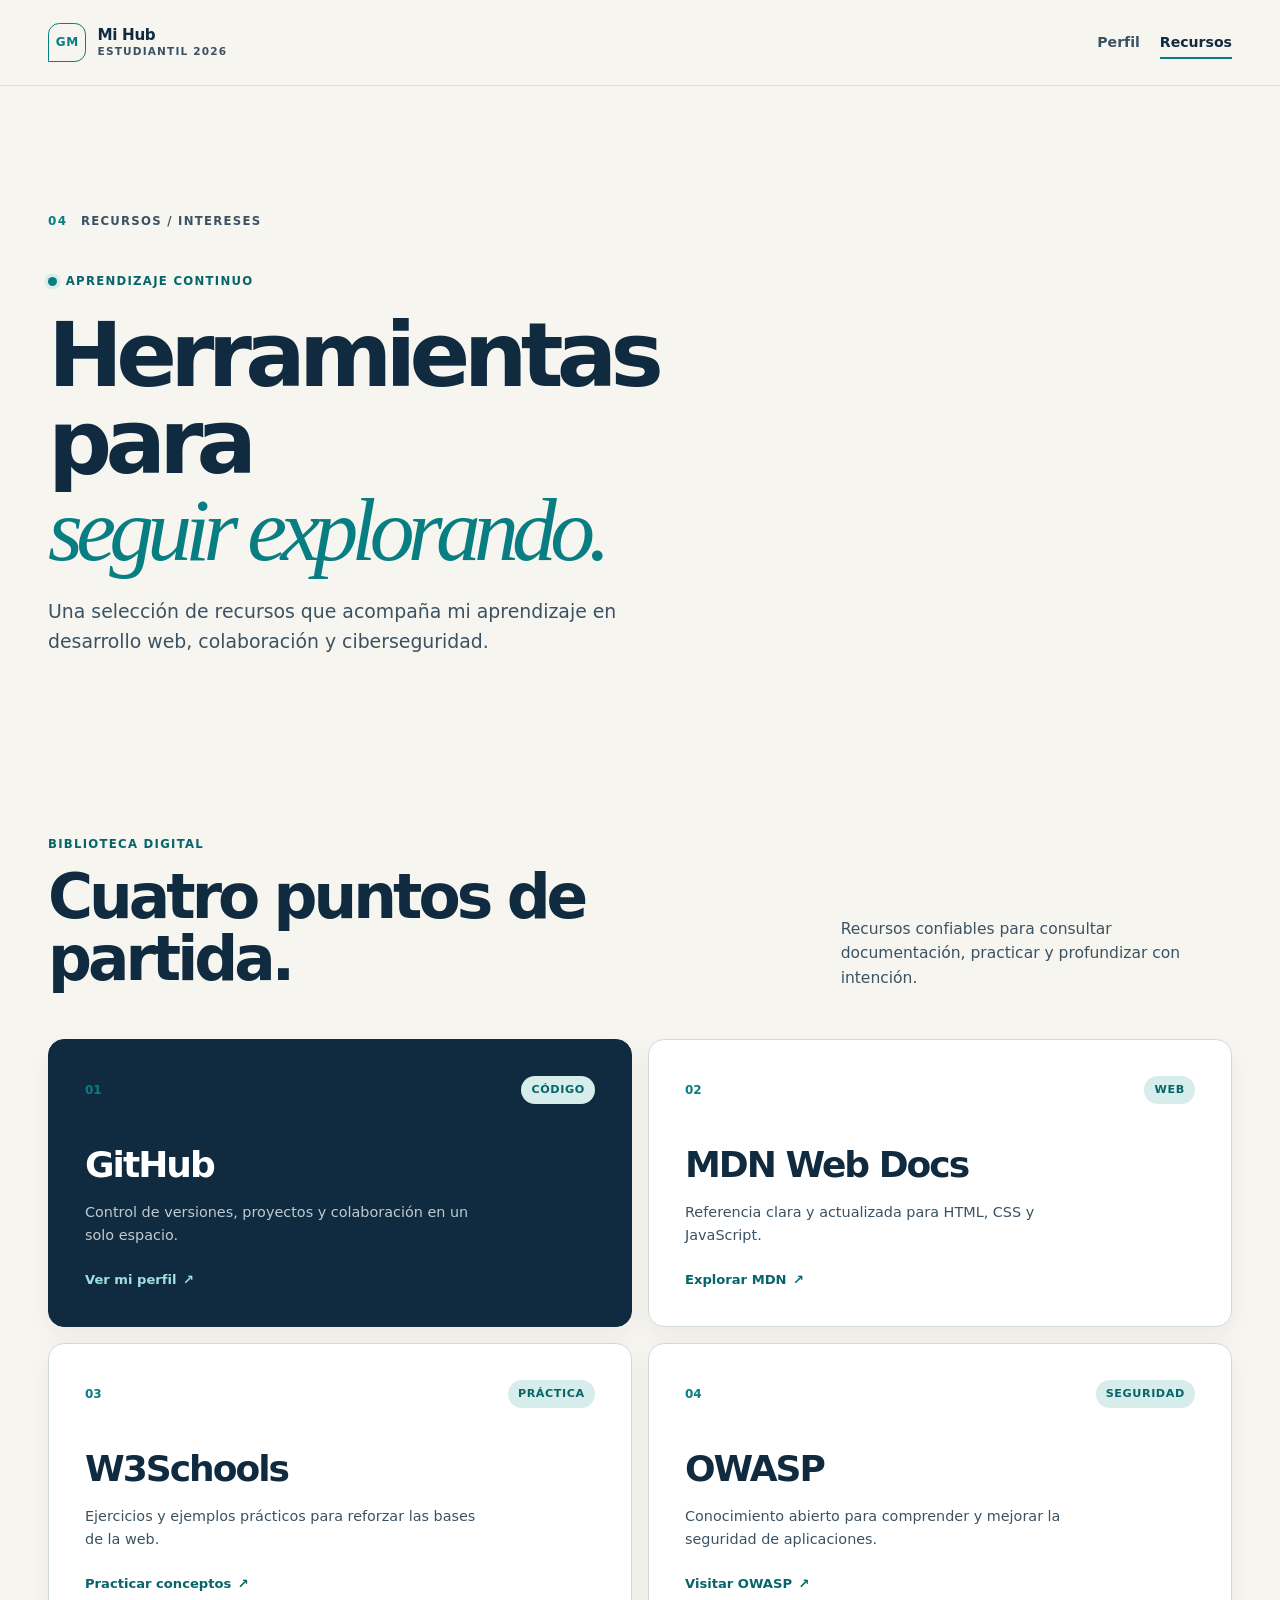
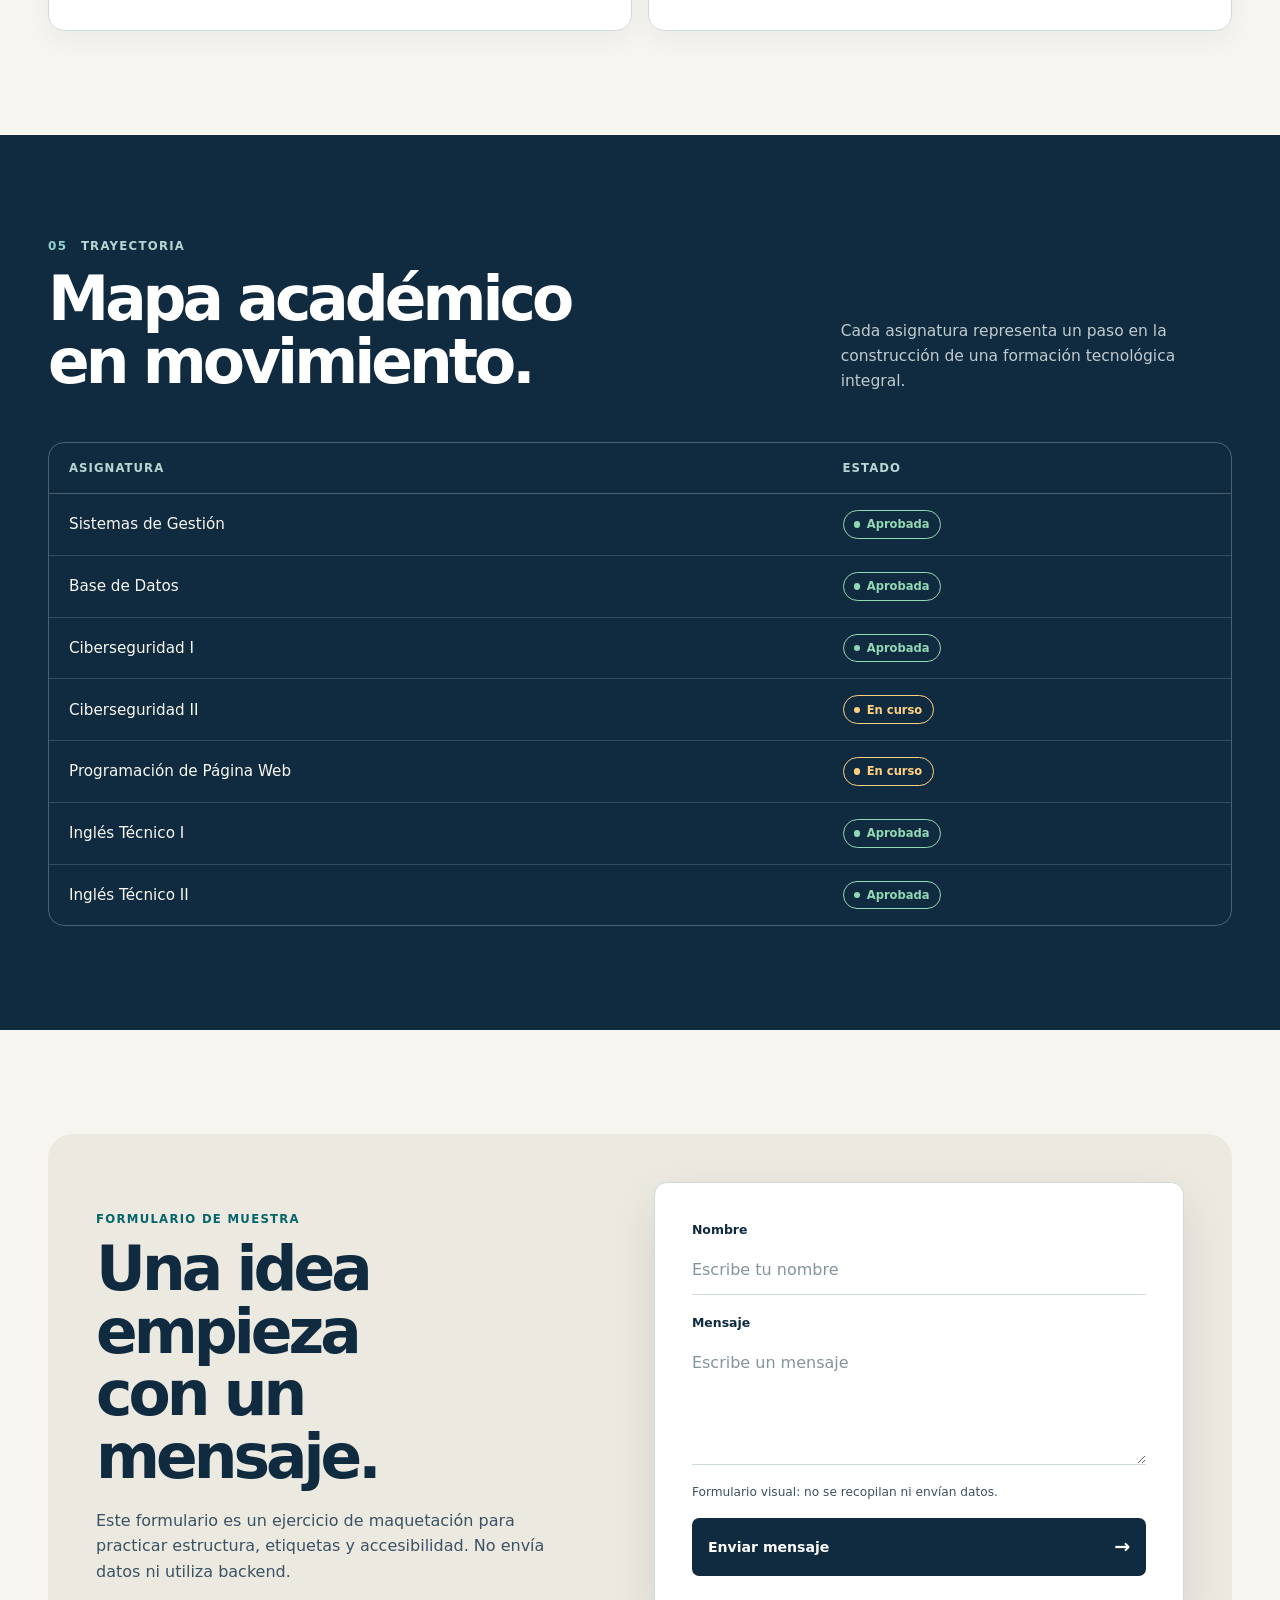
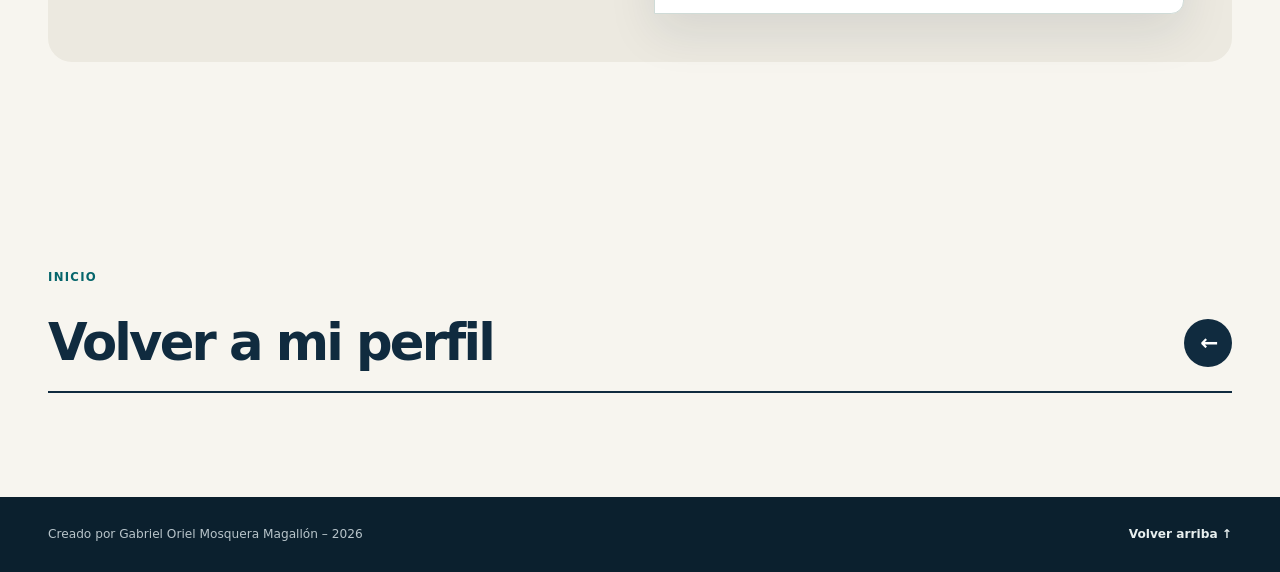
==== commit fb96c38f: "feat: integrar pieza audiovisual tecnológica" ====
--- a/recursos.html
+++ b/recursos.html
@@ -20,11 +20,11 @@
     />
     <meta property="og:url" content="https://mihub26-8mj5hxge.manus.space/recursos.html" />
     <meta property="og:site_name" content="Mi Hub Estudiantil 2026" />
-    <meta property="og:image" content="https://files.manuscdn.com/user_upload_by_module/session_file/310519663817850390/nbEqstLyQwXqJQzL.png" />
+    <meta property="og:image" content="https://raw.githubusercontent.com/Gabrielmosquera16/mi-hub-estudiantil-2026/main/img/avatar-gabriel-web.png" />
     <meta name="twitter:card" content="summary" />
     <meta name="twitter:title" content="Recursos | Mi Hub Estudiantil 2026" />
     <meta name="twitter:description" content="Recursos útiles y una bitácora académica para seguir aprendiendo tecnología." />
-    <meta name="twitter:image" content="https://files.manuscdn.com/user_upload_by_module/session_file/310519663817850390/nbEqstLyQwXqJQzL.png" />
+    <meta name="twitter:image" content="https://raw.githubusercontent.com/Gabrielmosquera16/mi-hub-estudiantil-2026/main/img/avatar-gabriel-web.png" />
     <title>Recursos | Mi Hub Estudiantil 2026</title>
     <link rel="canonical" href="https://mihub26-8mj5hxge.manus.space/recursos.html" />
     <link rel="stylesheet" href="css/estilos.css" />
@@ -52,7 +52,7 @@
     <main id="contenido">
       <section class="page-intro shell" aria-labelledby="recursos-titulo">
         <div class="section-label">
-          <span>03</span>
+          <span>04</span>
           <p>Recursos / intereses</p>
         </div>
         <p class="eyebrow"><span class="eyebrow__dot" aria-hidden="true"></span> Aprendizaje continuo</p>
@@ -129,7 +129,7 @@
           <div class="section-heading section-heading--split">
             <div>
               <div class="section-label">
-                <span>04</span>
+                <span>05</span>
                 <p>Trayectoria</p>
               </div>
               <h2 id="asignaturas-titulo">Mapa académico<br />en movimiento.</h2>
--- a/css/estilos.css
+++ b/css/estilos.css
@@ -45,7 +45,8 @@
   line-height: 1.6;
 }
 
-img {
+img,
+video {
   display: block;
   max-width: 100%;
 }
@@ -331,6 +332,64 @@
   margin: 0;
 }
 
+.tech-film {
+  padding-block: clamp(2.5rem, 6vw, 5rem);
+  background: linear-gradient(135deg, #071a28 0%, #102b3f 57%, #0b5255 150%);
+  color: #f9f8f3;
+}
+
+.tech-film__grid {
+  display: grid;
+  grid-template-columns: minmax(14rem, 0.7fr) minmax(0, 1.15fr);
+  gap: clamp(2rem, 6vw, 5rem);
+  align-items: center;
+}
+
+.tech-film .section-label,
+.tech-film .overline {
+  color: #9ee0dc;
+}
+
+.tech-film .section-label span {
+  color: #f5c77e;
+}
+
+.tech-film__copy h2 {
+  margin-top: 0.8rem;
+}
+
+.tech-film__copy > p:last-child {
+  max-width: 31rem;
+  margin: 1.25rem 0 0;
+  color: #c0d3d7;
+}
+
+.tech-film__player {
+  position: relative;
+  margin: 0;
+  overflow: hidden;
+  background: #07131e;
+  border: 1px solid rgb(158 224 220 / 42%);
+  border-radius: 1.2rem 1.2rem 1.2rem 0;
+  box-shadow: 0 22px 55px rgb(0 0 0 / 25%);
+}
+
+.tech-film__player video {
+  width: 100%;
+  aspect-ratio: 16 / 9;
+  background: #07131e;
+}
+
+.tech-film__player figcaption {
+  padding: 0.75rem 1rem;
+  color: #a9c5c7;
+  border-top: 1px solid rgb(158 224 220 / 20%);
+  font-size: 0.73rem;
+  font-weight: 750;
+  letter-spacing: 0.08em;
+  text-transform: uppercase;
+}
+
 .profile-layout {
   display: grid;
   grid-template-columns: minmax(16rem, 0.72fr) minmax(0, 1fr);
@@ -394,7 +453,8 @@
 
 .profile-copy h2,
 .section-heading h2,
-.contact-copy h2 {
+.contact-copy h2,
+.tech-film__copy h2 {
   margin: 0;
   font-size: clamp(2.1rem, 4.8vw, 4.15rem);
   font-weight: 730;
@@ -968,6 +1028,7 @@
   }
 
   .profile-layout,
+  .tech-film__grid,
   .section-heading--split,
   .goal-card__content,
   .contact-layout {
